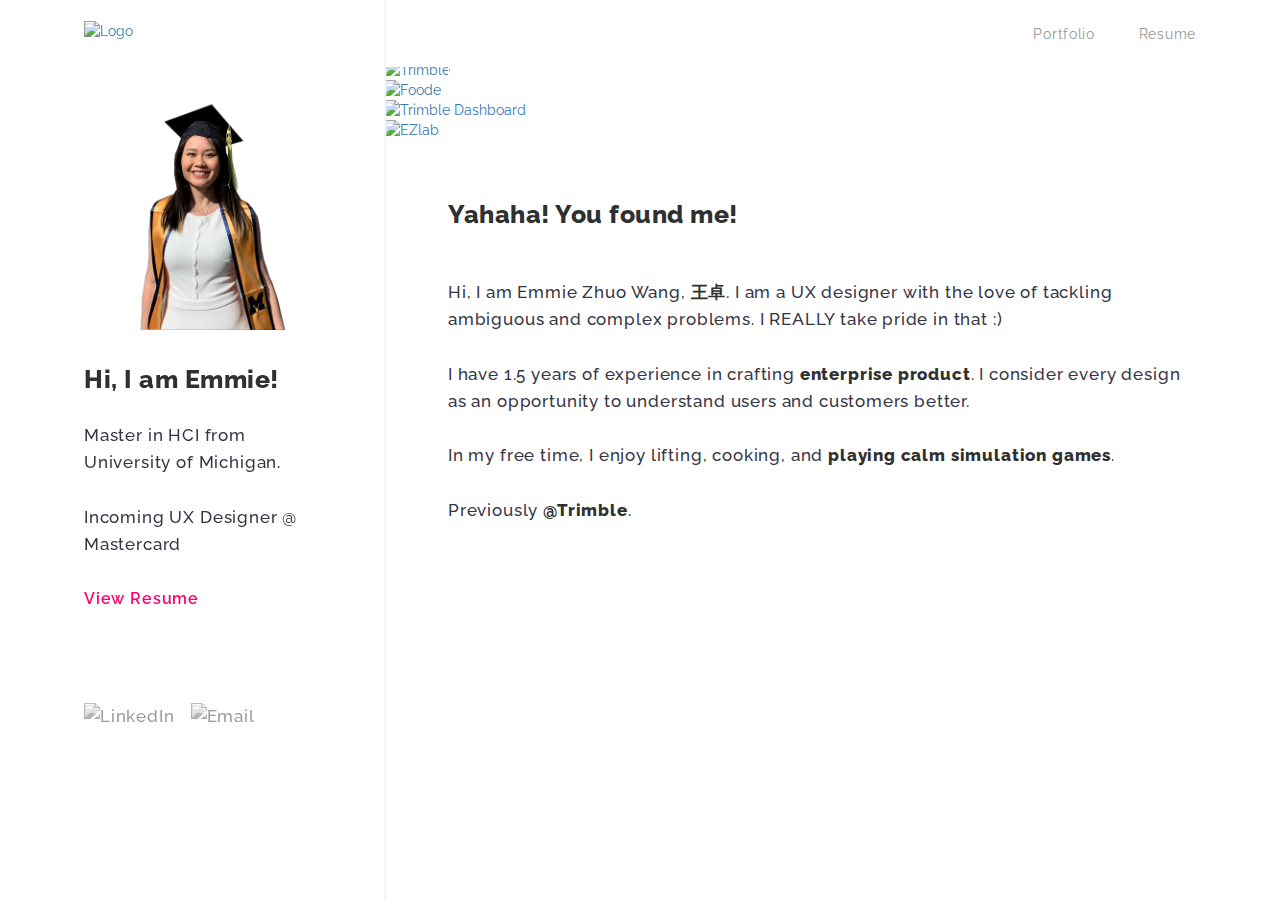
==== index.html @ 41b85072 "add resume" ====
<!DOCTYPE html>
<html lang="en">
  <head>
    <meta charset="utf-8">
    <title>Emmie!</title>

<!--Bootstrap-->
    <link rel="stylesheet" href="https://maxcdn.bootstrapcdn.com/bootstrap/3.3.7/css/bootstrap.min.css" integrity="sha384-BVYiiSIFeK1dGmJRAkycuHAHRg32OmUcww7on3RYdg4Va+PmSTsz/K68vbdEjh4u" crossorigin="anonymous">
<!--Jquery-->
    <script src ="https://code.jquery.com/jquery-latest.min.js"></script> 
      
<!--Google icons-->
    <link href="https://fonts.googleapis.com/icon?family=Material+Icons"
      rel="stylesheet">
    <link href="https://afeld.github.io/emoji-css/emoji.css" rel="stylesheet">
      
<!--Google fonts-->
    <link href="https://fonts.googleapis.com/css?family=Raleway:400,400i,500,600,700,800&display=swap" rel="stylesheet">

    <link rel='shortcut icon' href='assets/favicon.ico' type='image/x-icon'/>
    <link rel = "stylesheet" href= "css/mystyle.css">
    <meta name="viewport" content="width=device-width, initial-scale=1.0">    
  </head>
    
  <body>
    <nav class="nav-down">
        <a href="index.html" class="logo">
            <img class="logo-img" src="assets/Logo.png" alt="Logo">
        </a>
        <ul>
            <li><a class='menu' href="index.html">Portfolio</a></li>
            <!-- <li><a class='menu' href="projects/about-me.html">About Me</a></li> -->
            <li><a class='menu' href="https://drive.google.com/file/d/1pUAcOC6pSC4BiPWPCZZtvgQuYjMoNlqh/view?usp=sharing" target="_blank">Resume</a></li>
        </ul>
    </nav>  
      
    <div class="sidebar profile-sidebar">
        <a class="logo" href="index.html">
            <img class="logo-img" src="assets/Logo.png" alt="Logo">
        </a>
        <div id="profile">
            <img id="profile-pic" src="assets/About/profilepic.png" alt="My Picture">
            <h2>Hi, I am Emmie!</h2>
          <p>
            Master in HCI from University of Michigan.
            <br><br>
            Incoming UX Designer @ Mastercard
            <br><br>

            <a id="contact-btn" href="resume.html">View Resume</a>

            </p>
            <br><br>
            <div id="social">
                <ul>
                    <li><a href="https://www.linkedin.com/in/emmiezw/" target="_blank"><img class="social" src="assets/linkedin.png" alt="LinkedIn" id="linkedin-icon"></a></li>
                    <li><a href="mailto:emmiezw@umich.edu" target="_blank"><img class="social" src="assets/email.png" alt="Email"></a></li>
                </ul>
            </div>
        </div>

    </div>
   
<!-- Works -->
    <div class="space30px"></div> 
    <div class="space30px"></div> 
    <div id="works">
        <a href="projects/trimble.html">
            <img class="ui" src="assets/covers/trimble-rtu-cover.jpg" alt="Trimble" style="width:100%;">
            <div class="top-left project-number">#001</div>
            <div class="bottom-left">
                <h2 style="margin-bottom:10px;color:white">Trimble - Hardware Installation and Management</h2>
                <div>
                        <span class="label">Android & Web</span>
                        <span class="label">New Feature Design</span>
                        <span class="label">4 Months</span>
                </div>
        </div>
        </a>
    </div>

    <div id="works">
        <a href="projects/foode.html">
            <img class="ui" src="assets/covers/foode-cover.jpg" alt="Foode" style="width:100%;">
            <div class="top-left project-number">#002</div>
            <div class="bottom-left">
                <h2 style="margin-bottom:10px;color:white">Food-e: Be a Food Critic and Earn Rewards</h2>
                <div>
                        <span class="label">Master Program Capstone Project</span>
                        <span class="label">Agile Software Development</span>
                        <span class="label">4 Months</span>
                </div>
            </div>
        </a>
    </div>


    <div id="works">
            <a href="projects/trimbledashboard.html">
                <img class="ui" src="assets/covers/trimble-dashboard-cover.jpg" alt="Trimble Dashboard" style="width:100%;">
                <div class="top-left project-number">#003</div>
                <div class="bottom-left">
                    <h2 style="margin-bottom:10px;color:white">Trimble - Dashboard Redesign</h2>
                    <div>
                            <span class="label">SaaS Enterprise Product</span>
                            <span class="label">Data Visualization</span>
                            <span class="label">User Flow</span>
                            <span class="label">2 Months</span>
                    </div>
                </div>
            </a>
        </div>

    
    <div id="works">
        <a href="projects/ezlab.html">
            <img class="ui" src="assets/covers/ezlab-cover.jpg" alt="EZlab" style="width:100%;">
            <div class="top-left project-number">#003</div>
            <div class="bottom-left">
                <h2 style="margin-bottom:10px;color:white">EZLab: Easy Experiment Participants Recruiting</h2>
                <div>
                        <span class="label">Individual Project</span>
                        <span class="label">1 Month</span>
                </div>
            </div>
        </a>
    </div>

    <!-- <div id="works">
        <a href="projects/Shadoji.html">
            <img class="ui" src="assets/covers/Shadoji Cover.jpg" alt="Shadoji" style="width:100%;">
            <div class="top-left project-number">#004</div>
            <div class="bottom-left">
                <h2 style="margin-bottom:10px">Shadoji</h2>
                <div>
                    <span class="label">Hardware</span>
                    <span class="label">Mobile</span>
                    <span class="label">CHI Student Design Competition Top 10%</span>
                </div>
                <h4 style="margin-top:15px;">Solving Ambiguous and Complex Problem for a Cross-Platform Enterprise Product</h4>
            </div>
        </a>
    </div>

    <div id="works">
        <a href="projects/vizen.html">
            <img class="ui" src="assets/covers/Vizen Cover.jpg" alt="Vizen" style="width:100%;">
            <div class="top-left project-number">#005</div>
            <div class="bottom-left">
                <h2 style="margin-bottom:10px">Vizen Marketing Photo Album</h2>
                <div>
                    <span class="label">360° Photos</span>
                    <span class="label">VR Environment Design</span>
                    <span class="label">Minimun Viable Product</span>
                </div>
                <h4 style="margin-top:15px;">VR Album with light-weight games to engage potential customers and better present over ten thousand 360° photos and 3D models in Vizen's database</h4>
            </div>
        </a>
    </div>

    <div id="works">
        <a href="projects/gamedayvr.html">
            <img class="ui" src="assets/covers/Vizen Cover.jpg" alt="Gameday VR" style="width:100%;">
            <div class="top-left project-number">#006</div>
            <div class="bottom-left">
                <h2 style="margin-bottom:10px">Gameday VR</h2>
                <div>
                    <span class="label">360° VR</span>
                    <span class="label">Minimum Viable Product</span>
                    <span class="label">Usability Testing</span>
                </div>
                <h4 style="margin-top:15px;">26 sessions of usability testing to create a user-centered 360° Sporting Experience for teenage patients at C.S Motts Children's Hospital</h4>
            </div>
        </a>
    </div> -->

    <div id='works'>
    <!-- <hr> -->
    <h2 style="padding:32px 32px 15px 64px">Yahaha! You found me!</h2>
        <p style="padding:0px 0px 15px 64px">Hi, I am Emmie Zhuo Wang, <b>王卓</b>. I am a UX designer with the love of tackling ambiguous and complex problems. I REALLY take pride in that :)
            <br><br>
            I have 1.5 years of experience in crafting <b>enterprise product</b>. I consider every design as an opportunity to understand users and customers better. 
            <br><br>
            In my free time, I enjoy lifting, cooking, and <b>playing calm simulation games</b>.
            <br><br>
            Previously <b>@Trimble</b>.</p>
    </div>

        
<!--        <div id='bottom-space'></div>-->

<!-- <footer style="background-color:#363546"><br><br><br><br></footer> -->
 

    
<!--JS-->
    <script src ="js/myscript.js"></script>
    <!--Typed-->
    <script src="js/typed.js"></script> 
      
    <script type="text/javascript" src="https://maxcdn.bootstrapcdn.com/bootstrap/3.3.7/js/bootstrap.min.js"></script>
<!--Google Analytics-->
    <!-- <script>
      (function(i,s,o,g,r,a,m){i['GoogleAnalyticsObject']=r;i[r]=i[r]||function(){
      (i[r].q=i[r].q||[]).push(arguments)},i[r].l=1*new Date();a=s.createElement(o),
      m=s.getElementsByTagName(o)[0];a.async=1;a.src=g;m.parentNode.insertBefore(a,m)
      })(window,document,'script','https://www.google-analytics.com/analytics.js','ga');

      ga('create', 'UA-91244637-1', 'auto');
      ga('send', 'pageview');

    </script> -->
      
  </body>
</html>
---- css/mystyle.css ----
* {
    font-family: 'Raleway', sans-serif;
}

a, nav li, .logo {
    cursor: pointer;
    cursor: hand;
}

/* buttons */
#contact-btn {
    width: 80%;
    margin: 32px 0px 32px 0px;
    /* -webkit-transition: all 200ms ease;
    transition: all 200ms ease; */
    font-size: 16px;
    font-weight:600;
    color: #FF0071;
    /* line-height: inherit; */
    cursor: pointer;
    }

/*Project Images*/
.bottom-left{
    position: absolute;
    bottom: 64px;
    left: 64px;
    width:70%;
    /* margin-bottom: 40px; */
    }

.top-left{
    position: absolute;
    top: 32px;
    left: 64px;
    width:70%;
    }

.project-number{
    color:white;
    font-size:15px;
    }
/*DIVs*/

body{
    background-color: #ffffff;
    -webkit-font-smoothing:
	antialiased;
	text-rendering:
	optimizeLegibility;
}

#works{
    background-color: #ffffff;
    position: relative;
}

#about-me{
    position: relative;
    display: block;
    background-color:#363546
}

#about-me p{
    color:white;
    margin: 32px 0px 32px 0px;
    max-width: 90%;
}



.sidebar {
    top: 0;
    padding-top: 20px;
    padding-bottom: 20px;
}

#intro-pic {
    margin: auto;
}

#tags {
  margin-bottom: 25px;
}
/*

#back-home {
  position: fixed;
  bottom: 20px;
}
*/

/*previous and next project*/

.jump {
    position: flex;
    padding-right: 10%;
    margin-bottom: 50px;
    margin-top: 30px;
}

.next{
    float: right;
    margin-right: 10%;
    display: inline-block;
}

.previous{
    float: left;
    display: inline-block;
}



/* animation*/
.nav-up {
  top: -70px; 
}

.hidden { 
/*
  -webkit-transition: opacity 0.3s;
    -moz-transition: opacity 0.3s;
    -o-transition: opacity 0.3s;
    transition: opacity 0.3s;
  opacity: 0; 
*/
  opacity: 0;
    -webkit-animation-name: fadeOut;
-webkit-animation-duration: .8s;
animation-name: fadeOut;
animation-duration: .8s;
}


.shown {
/*
  opacity: 1;
  -webkit-transition: opacity 0.3s;
    -moz-transition: opacity 0.3s;
    -o-transition: opacity 0.3s;
    transition: opacity 0.3s;
*/
  -webkit-animation-name: fadeIn;
-webkit-animation-duration: 1s;
animation-name: fadeIn;
animation-duration: 1s;
}

/*labels*/
.label {
    font-weight: 400;
    height: 25px;
    font-size: 13px;
    background-color: hsla(0, 0%, 100%, 0.2);
    color:white;
    margin: 0px 8px 2px 0px;
    padding: 5px 7px;
    border: 1px solid white;
}

.label-inside{
    font-weight: 400;
    height: 25px;
    font-size: 13px;
    background-color:  #FFE5F0;
    color:#FF0071;
    margin: 0px 8px 2px 0px;
    padding: 5px 7px;
    border-radius: 4px;
    border: 1px solid #FFB6D6; 
}
/*progress bar*/
progress {
    bottom: -6px;
    right: -5px;
    padding: 0px;
    position: absolute;
    
    -webkit-transform: rotate(90deg); /* Chrome, Safari, Opera */
    transform: rotate(90deg);
    transform-origin: 100% 0%;
    width: 100vh;
    height: 6px;
    background-color: #E3E3E3 !important;
    color: #F15A95 !important;
    border: none;
}

progress::-webkit-progress-bar {
  background-color: transparent;
}

progress::-webkit-progress-value {
  background-color: #F15A95;
}

progress::-moz-progress-bar {
  background-color: #F15A95;
}


/*Spaces*/

#bottom-space {
    padding-bottom: 100px;
}

.space500px {
    padding-bottom: 700px;
}

.space15px {
    padding-bottom: 15px;
}

.space10px {
    padding-bottom: 10px;
}

.space30px {
    padding-bottom: 30px;
}

.space5px{
    padding-bottom: 5px;
}

/*Media Queries*/


/*Layout for big desktop >1922px*/
@media (min-width: 1922px) {
    
    #home-space {
        height: 498px;
        display: block;
    }
    
    #profile {
        width: 20%;
    }
    
    #profile p {
        margin-top: 25px;
        width: 80%;
    }
    
    #profile-pic {
        width:80%;
        display:block;
        /* margin:24px; */
    }

    .project-img-long {
        max-width: 148%;
/*        padding-right: 10%;*/
    }
    
    .project-img-med {
        width: 626px;
    }
    
    .project-vid-long {
        /* width: 1000px;
        float: right;
        padding-left: 100px;
        padding-right: 4%;
        display: block;
        margin: auto; */
        /* padding-right: 70px; */
        /* overflow: hidden; */
        width: 1000px;
        display: block;
        margin: auto;
        padding-right: 4%;
        overflow: hidden;
    }
    
    .sidebar {
        padding-left: 7%;
        padding-right: 50px;
    }
    
    
    footer{
    padding-left: 150px; 
    }
    
}


/*Layouts for 1024-1921*/
@media (min-width: 1024px) and (max-width:1921px) {

    #home-space {
        height: 498px;
        display: block;
    }
    
    #profile p {
        margin-top: 25px;
        width: 73%;
    }

    #profile {
        top: 10%;
        display: block;
        position: fixed;
        max-width: 300px;
        width: 27%;
    }
    
    .sidebar {
        position: fixed;
        height: 100%;
        width: 30%;
        display: inline-block;
    }
    
    #works {
        left: 30%;
        position: relative;
        display: block;
        width: 70%;
    }
    
    nav {
        z-index: 3;
    }

    
    #profile h2 {
        margin-top: 32px;
    }
    
    .project-img-med {
        width: 626px;
    }
    
    .project-img-long {
        max-width: 148%;
       /* padding-right: 10%; */
    }
    
    
    .project-vid-long {
        width: 960px;
        float: right;
        padding-left: 100px;
        padding-right: 4%;
    }

    .project-vid-mid{
        width: 100%;
        display: block;
        margin: auto;
        padding-right: 4%;
        overflow: hidden;
    }
    
    footer{
    padding-left: 100px;
    }
}


/*Layout for desktop and above >1024*/
@media (min-width: 1024px) {
    #profile {
        top: 10%;
        display: block;
        position: fixed;
    }
    
    .sidebar {
        position: fixed;
        height: 100%;
        width: 30%;
        display: inline-block;
    }
    
    #works {
        left: 30%;
        position: relative;
        display: block;
        width: 70%;
    }
    
    nav {
        z-index: 3;
    }
    
    
    #profile h2 {
        margin-top: 32px;
    }
    
    .project-img-med {
        width: 90%;
    }
}


/*Illustrations*/

/*Layouts for big desktop >1400*/
@media (min-width: 1500px) {
    .illustration {
        display: none;
    }
    
    #home-space {
        display: none;
    }
}


/*Layouts for tablet to desktop 768 - 1400*/
@media (min-width: 768px) and (max-width:1500px) {
    #home-space {
        height: 498px;
        display: block;
    }
    
    #me {
        width: 358.39px;
        top: 140px;
        left: 241.906px;
/*        left: 27%;*/
    }
    
    #data {
        width: 95.55px;
        top: 140px;
        left: 134.4px;
    }
    
    #pingpong {
        width: 89.59px;
        top: 370px;
        left: 161.28px;
    }
    
    #code {
        width: 90.55px;
        top: 134px;
/*        left: 67%;*/
        left: 600.312px;
    }
    
    #world {
        width: 89.59px;
        top: 369px;
/*        left: 64.5%;*/
        left: 577.906px;
    }
    
    footer{
    padding-left: 100px;
    }
}

@media (max-width: 767px){
    .illustration {
        display: none;
    }
    
    #home-space {
        display: none;
    }
}


/*Layout for tablet or small desktop*/
@media (min-width: 480px) and (max-width:1023px) {
    #profile {
        display: block;
        position: relative;
        padding-left: 0px;
    }
    
    .sidebar {
        position: relative;
        width: 100%;
        display: inline-block;
        height: 100%;
        padding-left: 100px;
        padding-right: 50px;
    }
    
    #works {
        position: relative;
        display: block;
        width: 100%;
    }
    
    nav {
        z-index: 6;
    }   
    
    
    footer {
    margin-left: 84px;
    }
    
    .project-sum{
        display: none;
    }
    
    
    #profile p {
        margin-top: 25px;
        max-width: 60%;
    }
    
    #profile h2 {
    margin-top: 32px;
    }
    
    progress {
    display: none;
    }
    
    .project-img-long {
    width: 100%;
    }
    
    .project-img-med {
        width: 626px;
    }

    .project-vid-mid{
        width: 100%;
        display: block;
        margin: auto;
        padding-right: 4%;
        overflow: hidden;
    }
    
    .project-vid-long {
    width: 100vw;
    float: right;
    padding-left: 100px;
    display: block;
    margin: auto;
    /* padding-right: 70px; */
    overflow: hidden;
    }
    
    #intro-pic {
        display: none;
    }
    
}

@media (min-width:480px) and (max-width:1921px) {
    .sidebar {
        padding-left: 84px;
        padding-right: 50px;
    }
}


/*Typography and Layout for non-mobile*/

@media (min-width:480px) {
    
    .menu {
    font-size: 14px;
    margin: 0px 20px 0px 20px;
    letter-spacing: .7px;
    }   
    
    nav .logo {
    margin-top: 20px;
    margin-left: 84px;
    }
    
    
    #intro-content {
        width: 90%;
    }
    
    footer{
    margin-top: 60px;
    padding-bottom: 30px;
    }
    
    hr {
        margin-top: 30px;
        margin-bottom: 60px;
    }
    
    h1{
    font-size: 40px;
    font-weight:800;
    line-height: 1.375;
    letter-spacing: .4px;
    margin-top: 30px;
    margin-bottom: 35px;
    max-width: 90%;
    }

    h3{
    font-size: 15px;
    letter-spacing: 1.3px;
    margin-top: 40px;
    }
    
    h2{
        font-size: 25px;
        letter-spacing: .5px;
        line-height: 1.4;
        max-width: 90%;
        color: #303030;
        font-weight: 800;
        margin-top: 25px;
        margin-bottom: 25px;
    }
    
    
    h3.project-number {
        margin-bottom: -15px; 
    }
    

    p, li{
    font-size: 17px;
    line-height: 1.6;
    letter-spacing: .83px;
    }

    #works p {
    margin: 32px 0px 32px 0px;
    max-width: 90%;
    }
    

    h4 {
    font-size: 13px;
    line-height: 1.39;
    letter-spacing: 0.7px;
    margin: 30px 0px 30px 0px;
    }
    
    .project h4 {
        margin-top: 15px;
        max-width: 90%;
/*        color: #959595;*/
    }

    .project-sum h4 {
        margin-bottom: 60px;
    }
    
/*
    .indent {
    transform: translateX(20px);
    }
*/


    .details {
    /*pink links*/
    font-size: 14px;
    margin: 25px 0px 25px 0px;
    letter-spacing: .62px;
    }
    
    
    
    
    /*images in non-mobile*/
    .logo-img {
        width: 22px;
        height: 23px;
    }  
    
    #profile-pic {
        width:80%;
        display: block;
        /* margin: 24px;    */
    }

    .social {
        width: 25px;
        height: 25spx;
    }
    
    #social ul {
        /*social icons in non-mobile*/
        margin-top: 40px;
        margin-bottom: 40px;
        padding: 0;
    }
    
    /*Project Images*/

    .ui {
        display: block;
        margin: 0px auto 0px auto;
        width:100%;
        -webkit-transition: all 200ms ease-in;
        -webkit-transform: scale(1); 
        -ms-transition: all 200ms ease-in;
        -ms-transform: scale(1); 
        -moz-transition: all 200ms ease-in;
        -moz-transform: scale(1);
        transition: all 200ms ease-in;
    }
    
    .ui-short{
        height: 300px;
        margin-top: 40px;
    }
    
    .ui:hover{
        -webkit-transition: all 200ms ease-in;
        -webkit-transform: scale(1.015); 
        -ms-transition: all 200ms ease-in;
        -ms-transform: scale(1.015); 
        -moz-transition: all 200ms ease-in;
        -moz-transform: scale(1.015);
        transition: all 200ms ease-in;
    }
    
    .project-ui-div {
        display: block;
        width: 90%;
    }
    
    #my-pic {
        width: 500px;
    }
}


/*Layout and typography for mobile*/

@media (max-width: 480px) {
    .space500px {
    padding-bottom: 0px;
    }
    
    .illustration {
        display: none;
    }
    
    nav {
        z-index: 6;
    }  
    
    .menu {
        font-size: 12px;
        margin: 10px;
        letter-spacing: .7px;
    }   
    
    .dropdown-menu>li>a {
        font-size: 12px;
        letter-spacing: .7px;
    }
    
    
    nav .logo {
        margin-left: 8%;
        margin-top: 23px;
    }
    
    .sidebar {
        padding-left: 8%;
        padding-right: 8%;
    }
    
    .project-sum{
        display: none;
    }
    
    footer {
        padding-left: 8%;
        margin-top: 30px;
        padding-bottom: 20px;
    }
    
    hr {
        margin-bottom: 60px;
    }
    
    h1{
        font-size: 40px;
        font-weight:800;
        line-height: 1.2;
        letter-spacing: .7px;
        margin-top: 30px;
        margin-bottom: 35px;
    }
    
    h2{
        font-size: 16px;
        letter-spacing: 1.3px;
        line-height: 1.19;
        max-width: 90%;
        font-weight: 800;
        color: #252525;
    }

    h3{
        font-size: 13px;
        letter-spacing: 1.3px;
        margin-top: 20px;
    }
    
    #profile h2 {
        margin-top: 32px;
    }

    p, li{
        font-size: 14px;
        line-height: 1.43;
        letter-spacing: .75px;
        margin: 15px 0px 15px 0px;
    }


    h4 {
        /*project tags*/
        font-size: 10px;
        line-height: 1.4;
        letter-spacing: 0.7px;
        margin: 30px 0px 30px 0px;
        max-width: 80%;
    }


    .details {
        /*pink links*/
        font-size: 12px;
        margin: 25px 0px 25px 0px;
        letter-spacing: .62px;
    }
    
    
    /*images in mobile*/
    .logo-img {
        width: 15px;
        height: 16px;
    }   

    .social {
        width: 20px;
        height: 20px;
        z-index: 4;
    }
    
    #social ul {
    /*social icons in mobile*/
        margin-top: 30px;
        margin-bottom: 30px;
        padding: 0px;
        margin-left: 0px;
    }
    
    progress {
        display: none;
    }
    
    
    .ui {
        display: block;
        margin: 0px auto 0px auto;
        width: 50%;
    }
    
    .project-img-long {
        width: 100%;
    }
    
    .project-img-med {
        width: 100%;
    }
    
    .project-vid-long {
        width: 100vw;
        float: right;
        padding-left: 60px;
        display: block;
        margin: auto;
        /* padding-right: 70px; */
        overflow: hidden;
    }
    
    #profile-pic {
        width: 80%;
        display: block;
        /* margin: 24px; */
    }
    
    #my-pic {
        width: 85%;
    }
}



/*Nav Menu*/
nav{
    padding-top: 0px;
    padding-bottom: 10px;
    padding-right: 5%;
    background-color: #ffffff;
    display: flex;
    justify-content: space-between;
    position: fixed;
    top: 0;
    transition: top 0.3s ease-in-out;
    width: 100%;
}


.border{
    border-bottom: #e1e1e1 solid thin;
}

.menu {
    font-weight: 400;
    color: #959595;
}

.menu.current {
    color: #303030;
}

nav ul {
    margin-top: 20px;
    margin-bottom: 0px;
}

nav ul li {
    display: inline-block;
}

nav ul li ul li {
    font-size: 14px;
}

a {
    text-decoration: none !important;
}


nav>ul>li>a:hover{
    text-decoration: none;
    border-bottom: 2px #303030 solid;
    text-decoration: none;
    color: #303030;
    padding-bottom: 1px;
}

.dropdown-menu {
    padding-top: 14px;
    margin-top: 12px;
}

.dropdown-menu>li>a {
    color: #959595;
}

.dropdown-menu>li>a:hover {
    background-color: #fff;
    color: #F15A95; 
}

.dropdown-menu>li>a.current-proj {
    color: #303030;
}

.dropdown-menu>li>a.current-proj:hover {
    color: #303030;
}


/*Sidebar*/

.sidebar.project-sidebar {
    background: #ffffff;
    z-index: 0;
    display: block;
    -moz-transition: all 0.2s ease-out;  /* FF4+ */
    -o-transition: all 0.2s ease-out;  /* Opera 10.5+ */
    -webkit-transition: all 0.2s ease-out;  /* Saf3.2+, Chrome */
    -ms-transition: all 0.2s ease-out;  /* IE10? */
    transition: all 0.2s ease-out; 
}

.sidebar.profile-sidebar {
    background: #ffffff;
    -moz-box-shadow: 1px 1px 1px 1px #f6f6f6;
    -webkit-box-shadow:1px 1px 1px 1px #f6f6f6;
    z-index: 4;
}



/*Divider Lines*/
hr {
    border-top:1px dashed #DADADA;
    height: 0;
}



/*Footer*/

footer{
    font-size: 12px;
    font-weight: 500;
    color: #525252;
    letter-spacing: 0.41px;
    position: relative;
}

/*Typography for All Screensizes*/

h1{
    color: #484848;
    font-weight:800;
    z-index: 2;
}

h2 a {
    color: #252525;
}

h2 a:hover{
    color: #FF0071;
    text-decoration: none;
}



h3{
    font-weight: 500; 
    text-transform: uppercase;
    color: #FF0071;
    z-index: 2;
}

.introduction-container{
    display: flex;
}

.introduction{
    -webkit-flex: 1;  /* Safari 6.1+ */
    -ms-flex: 1;  /* IE 10 */  
    flex: 1;
}

.project-details h3 {
    color: #FF0071;
}

h3.project-number {
    color: #252525;
}


p, li {
    font-weight: 500;
    color: #363546;
    z-index: 2;
}

li {
    margin-bottom: 10px;
}

ul {
    list-style-type: circle;
}

p b {
    font-weight: 800;
    color: #303030;
}

li b {
    font-weight: 800;
    color: #303030;
}

p a {
    color:  #0067FE;
    font-weight: 500;
}

p a:hover {
    color:  #FF0071;
    border-bottom: 2px #FF0071 solid;
}

p.intro-text {
    display: inline;
    font-weight: 400;
}

#intro p b{
    font-weight: 700;
}


h4 {
    /*project keywords*/
    font-weight: 400;
/*    color: #707070;*/
    color: #959595;
    z-index: 2;
}


h5 {
    /*project titles in each proj page*/
    color: #252525;
    z-index: 0;
    font-weight: 800;
    font-size: 15px;
    line-height: 1.2;
    margin-top: 90px;
    margin-bottom: 25px;
    display: block;
}

.anchor {
  display: block; 
  color: #DBDBDB;
  font-size: 13px;
  line-height: 2;
}

.anchor:hover{
  color: #FF0071;
}
    
.active {
  color: #FF0071;
  font-weight: 500;
}

.secondary {
    color: #999;
}

.pink {
    color: #FF0071;
}

a .details:visited { 
    color: #484848;
}


.details {
    /*pink links*/
    font-weight: 400;
    color: #FF0071;
    text-transform: uppercase;
    z-index: 2;
    border-bottom: none;
}

.details:hover {
    border-bottom: 2px #FF0071 solid;
    text-decoration: none;
    color: #FF0071;
    padding-bottom: 1px;
}


ul {
    list-style-type: none;
}

.text-list {
    list-style-type: circle;
}

.material-icons {
/*google icons*/
    font-size: 20px;
    color: #78BAFF;
}

.inline {
    display: inline-block;
}

.em {
    font-size: 14px;
    margin-right: 5px;
}

#schools {
    -webkit-filter: grayscale(20%); /* Safari 6.0 - 9.0 */
    filter: grayscale(20%);
/*
    -webkit-transition: .3s ease-in-out;
    -moz-transition: .3s ease-in-out; 
    -o-transition: .3s ease-in-out;
*/
}


/*
#schools:hover {
    -webkit-filter: grayscale(0%);  
    filter: grayscale(0%);
    -webkit-transition: .3s ease-in-out;
    -moz-transition: .3s ease-in-out; 
    -o-transition: .3s ease-in-out;
}
*/


/*Social Icons*/
#social ul li {
    display: inline;
    margin-right: 12px;
}


.social:hover {
  filter: grayscale(0%);
  -webkit-filter: grayscale(0%);
  -webkit-transition: .2s ease-in-out;
  -moz-filter: grayscale(0%);
  -moz-transition: .2s ease-in-out;
  -o-filter: grayscale(0%);
  -o-transition: .2s ease-in-out;
} 

.social {
  filter: grayscale(100%) opacity(70%);
  -webkit-filter: grayscale(100%) opacity(70%);
  -webkit-transition: .2s ease-in-out;
  -moz-filter: grayscale(100%) opacity(70%); 
  -moz-transition: .2s ease-in-out;
  -o-filter: grayscale(100%) opacity(70%); 
  -o-transition: .2s ease-in-out;
}


/*Images*/
.project-img-div-long {
    width: 100%;
    margin: 40px 0px 10px 0px;
    z-index: 5;
    overflow: visible;
    direction: rtl;
    background-color: #ffffff;
}

.project-img-div-med {
    width: 100%;
    margin: 40px 0px 10px 0px;
    z-index: 5;
    background-color: #ffffff;
}

.project-img-div-logo{
    width:50%;
    margin: 0px 0px 10px 0px;
}

.project-vid-div-long {
    width: 100vw;
    float: right;
}

.logo-img:hover {
        -webkit-transition: all 200ms ease-in;
        -webkit-transform: scale(1.2); 
        -ms-transition: all 200ms ease-in;
        -ms-transform: scale(1.2); 
        -moz-transition: all 200ms ease-in;
        -moz-transform: scale(1.2);
        transition: all 200ms ease-in;
}

.logo-img {
    -webkit-transition: all 200ms ease-in;
        -webkit-transform: scale(1); 
        -ms-transition: all 200ms ease-in;
        -ms-transform: scale(1); 
        -moz-transition: all 200ms ease-in;
        -moz-transform: scale(1);
        transition: all 200ms ease-in;
}


.project-vid-small {
    width: 600px;
    display: block;
    margin: auto;
    padding-right: 70px;
    overflow: hidden;
    
}

.project-vid-half {
    width: 300px;
    display: block;
    margin: auto;
    overflow: hidden;
    
}


/*Home Illustrations*/

.illustration {
    position: absolute;
}

.illustration:hover {
        -webkit-transform: rotateZ(2.5deg);
        -ms-transform: rotateZ(2.5deg);
        transform: rotateZ(2.5deg);
}




/*

Typed and Blinking Cursor
.typed-cursor{
    opacity: 1;
    font-weight: 500;
    color: #E3518A;
    -webkit-animation: blink 0.7s infinite;
    -moz-animation: blink 0.7s infinite;
    animation: blink 0.7s infinite;
}
@keyframes blink{
    0% { opacity:1; }
    50% { opacity:0; }
    100% { opacity:1; }
}
@-webkit-keyframes blink{
    0% { opacity:1; }
    50% { opacity:0; }
    100% { opacity:1; }
}
@-moz-keyframes blink{
    0% { opacity:1; }
    50% { opacity:0; }
    100% { opacity:1; }
}
p.sentence1 {
    font-weight: 500;
    color: #E3518A;
}
*/






/*
.arrow-down {
    -webkit-transform: rotate(90deg);  Chrome, Safari, Opera 
    transform: rotate(90deg);
    display: inline-block;
}
*/
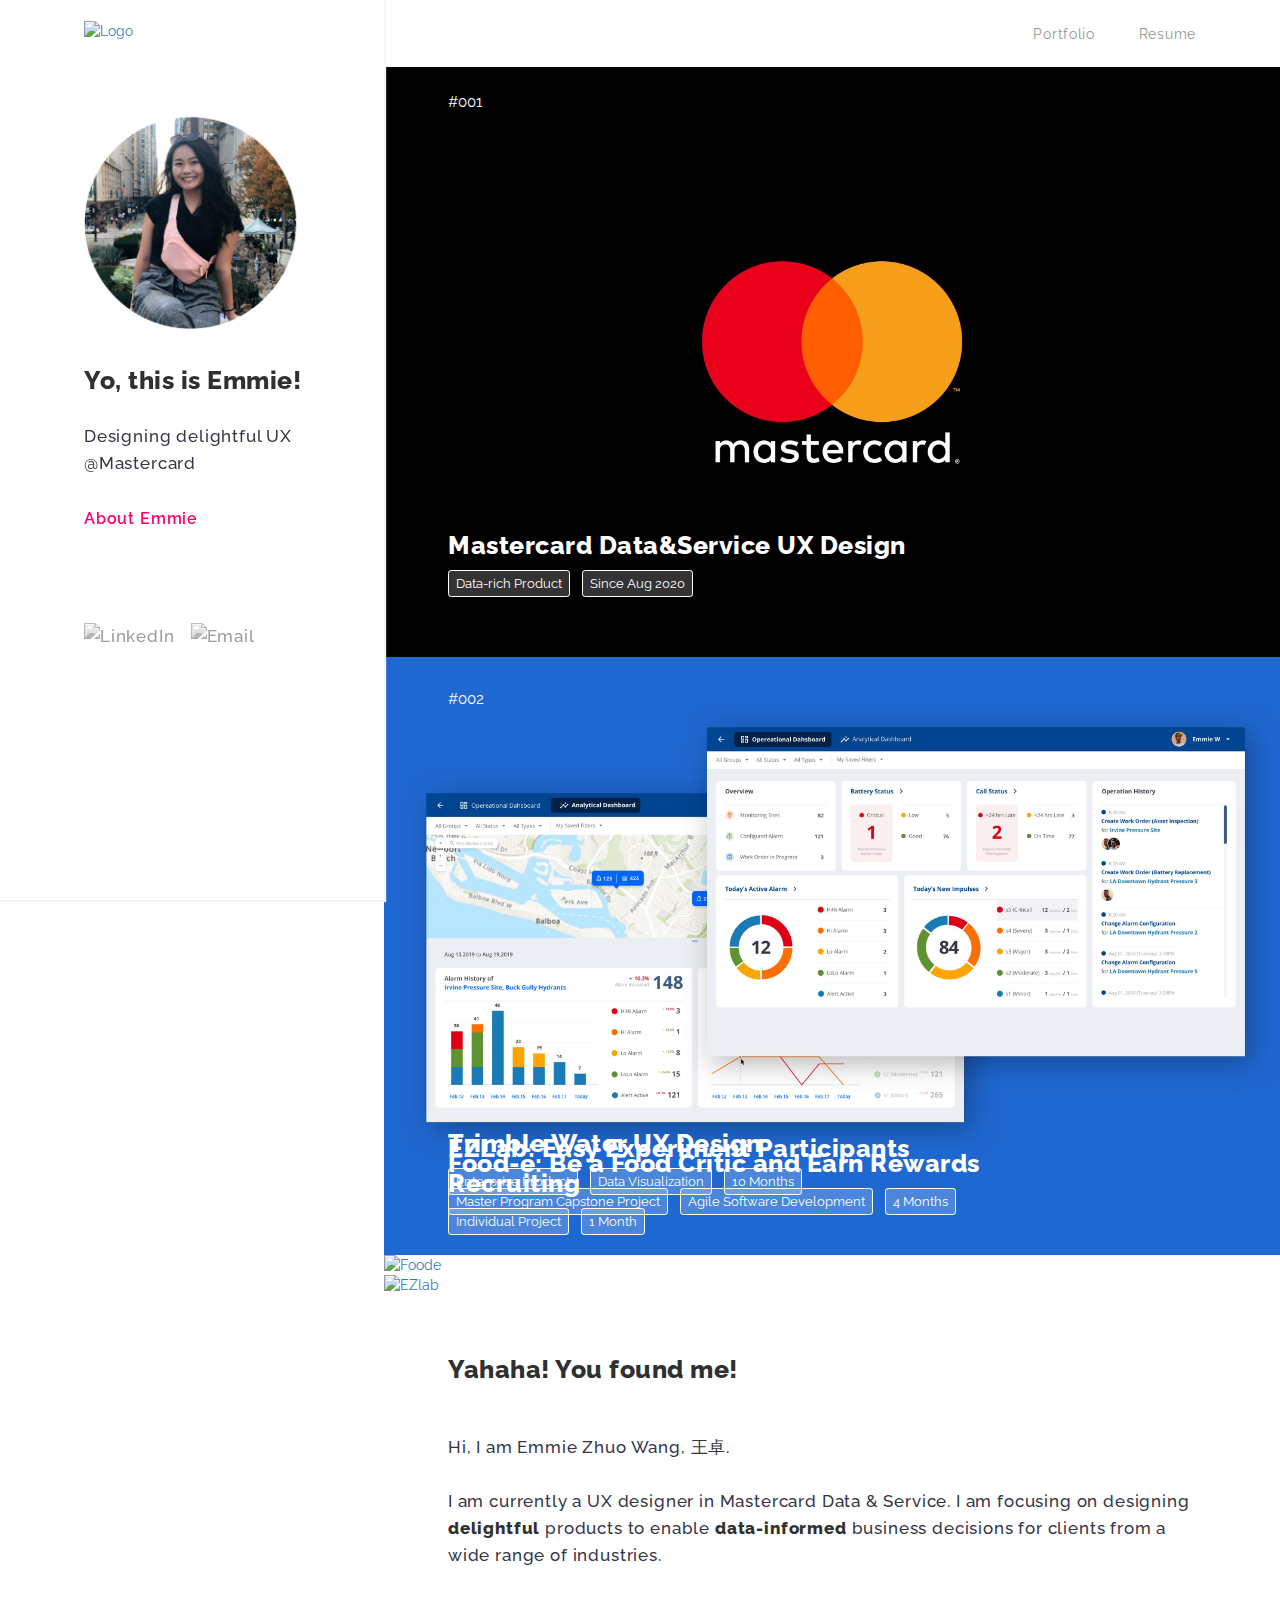
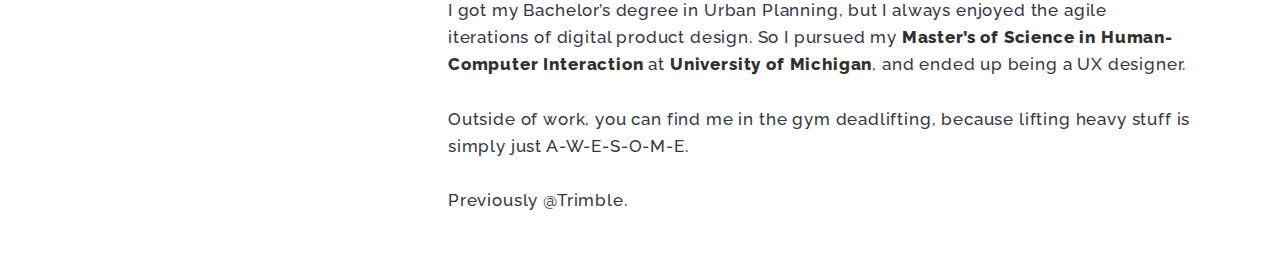
==== commit fb149e04: "update names" ====
--- a/index.html
+++ b/index.html
@@ -20,6 +20,7 @@
     <link rel='shortcut icon' href='assets/favicon.ico' type='image/x-icon'/>
     <link rel = "stylesheet" href= "css/mystyle.css">
     <meta name="viewport" content="width=device-width, initial-scale=1.0">    
+    <meta prefix="og: http://ogp.me/ns#" property="og:image" content="assets/About/profilepic.png" />
   </head>
     
   <body>
@@ -40,21 +41,21 @@
         </a>
         <div id="profile">
             <img id="profile-pic" src="assets/About/profilepic.png" alt="My Picture">
-            <h2>Hi, I am Emmie!</h2>
+            <h2>Yo, this is Emmie!</h2>
           <p>
-            Master in HCI from University of Michigan.
-            <br><br>
-            Incoming UX Designer @ Mastercard
+            Designing delightful UX
+            <br>
+            @Mastercard
             <br><br>
 
-            <a id="contact-btn" href="resume.html">View Resume</a>
+            <a id="contact-btn" href="resume.html">About Emmie</a>
 
             </p>
             <br><br>
             <div id="social">
                 <ul>
                     <li><a href="https://www.linkedin.com/in/emmiezw/" target="_blank"><img class="social" src="assets/linkedin.png" alt="LinkedIn" id="linkedin-icon"></a></li>
-                    <li><a href="mailto:emmiezw@umich.edu" target="_blank"><img class="social" src="assets/email.png" alt="Email"></a></li>
+                    <li><a href="mailto:emmiezw@gmail.com" target="_blank"><img class="social" src="assets/email.png" alt="Email"></a></li>
                 </ul>
             </div>
         </div>
@@ -64,25 +65,40 @@
 <!-- Works -->
     <div class="space30px"></div> 
     <div class="space30px"></div> 
+
     <div id="works">
-        <a href="projects/trimble.html">
-            <img class="ui" src="assets/covers/trimble-rtu-cover.jpg" alt="Trimble" style="width:100%;">
+        <a href="projects/mastercard.html">
+            <img class="ui" src="assets/covers/mastercard-cover.jpg" alt="Mastercard cover" style="width:100%;">
             <div class="top-left project-number">#001</div>
             <div class="bottom-left">
-                <h2 style="margin-bottom:10px;color:white">Trimble - Hardware Installation and Management</h2>
+                <h2 style="margin-bottom:10px;color:white">Mastercard Data&Service UX Design</h2>
                 <div>
-                        <span class="label">Android & Web</span>
-                        <span class="label">New Feature Design</span>
-                        <span class="label">4 Months</span>
+                        <span class="label">Data-rich Product</span>
+                        <span class="label">Since Aug 2020</span>
                 </div>
-        </div>
+            </div>
         </a>
     </div>
 
     <div id="works">
+            <a href="projects/trimbledashboard.html">
+                <img class="ui" src="assets/covers/trimble-dashboard-cover.jpg" alt="Trimble Dashboard" style="width:100%;">
+                <div class="top-left project-number">#002</div>
+                <div class="bottom-left">
+                    <h2 style="margin-bottom:10px;color:white">Trimble Water UX Design</h2>
+                    <div>
+                            <span class="label">Enterprise Product</span>
+                            <span class="label">Data Visualization</span>
+                            <span class="label">10 Months</span>
+                    </div>
+                </div>
+            </a>
+        </div>
+
+    <div id="works">
         <a href="projects/foode.html">
             <img class="ui" src="assets/covers/foode-cover.jpg" alt="Foode" style="width:100%;">
-            <div class="top-left project-number">#002</div>
+            <div class="top-left project-number">#003</div>
             <div class="bottom-left">
                 <h2 style="margin-bottom:10px;color:white">Food-e: Be a Food Critic and Earn Rewards</h2>
                 <div>
@@ -94,28 +110,11 @@
         </a>
     </div>
 
-
-    <div id="works">
-            <a href="projects/trimbledashboard.html">
-                <img class="ui" src="assets/covers/trimble-dashboard-cover.jpg" alt="Trimble Dashboard" style="width:100%;">
-                <div class="top-left project-number">#003</div>
-                <div class="bottom-left">
-                    <h2 style="margin-bottom:10px;color:white">Trimble - Dashboard Redesign</h2>
-                    <div>
-                            <span class="label">SaaS Enterprise Product</span>
-                            <span class="label">Data Visualization</span>
-                            <span class="label">User Flow</span>
-                            <span class="label">2 Months</span>
-                    </div>
-                </div>
-            </a>
-        </div>
-
     
     <div id="works">
         <a href="projects/ezlab.html">
             <img class="ui" src="assets/covers/ezlab-cover.jpg" alt="EZlab" style="width:100%;">
-            <div class="top-left project-number">#003</div>
+            <div class="top-left project-number">#004</div>
             <div class="bottom-left">
                 <h2 style="margin-bottom:10px;color:white">EZLab: Easy Experiment Participants Recruiting</h2>
                 <div>
@@ -126,65 +125,20 @@
         </a>
     </div>
 
-    <!-- <div id="works">
-        <a href="projects/Shadoji.html">
-            <img class="ui" src="assets/covers/Shadoji Cover.jpg" alt="Shadoji" style="width:100%;">
-            <div class="top-left project-number">#004</div>
-            <div class="bottom-left">
-                <h2 style="margin-bottom:10px">Shadoji</h2>
-                <div>
-                    <span class="label">Hardware</span>
-                    <span class="label">Mobile</span>
-                    <span class="label">CHI Student Design Competition Top 10%</span>
-                </div>
-                <h4 style="margin-top:15px;">Solving Ambiguous and Complex Problem for a Cross-Platform Enterprise Product</h4>
-            </div>
-        </a>
-    </div>
-
-    <div id="works">
-        <a href="projects/vizen.html">
-            <img class="ui" src="assets/covers/Vizen Cover.jpg" alt="Vizen" style="width:100%;">
-            <div class="top-left project-number">#005</div>
-            <div class="bottom-left">
-                <h2 style="margin-bottom:10px">Vizen Marketing Photo Album</h2>
-                <div>
-                    <span class="label">360° Photos</span>
-                    <span class="label">VR Environment Design</span>
-                    <span class="label">Minimun Viable Product</span>
-                </div>
-                <h4 style="margin-top:15px;">VR Album with light-weight games to engage potential customers and better present over ten thousand 360° photos and 3D models in Vizen's database</h4>
-            </div>
-        </a>
-    </div>
-
-    <div id="works">
-        <a href="projects/gamedayvr.html">
-            <img class="ui" src="assets/covers/Vizen Cover.jpg" alt="Gameday VR" style="width:100%;">
-            <div class="top-left project-number">#006</div>
-            <div class="bottom-left">
-                <h2 style="margin-bottom:10px">Gameday VR</h2>
-                <div>
-                    <span class="label">360° VR</span>
-                    <span class="label">Minimum Viable Product</span>
-                    <span class="label">Usability Testing</span>
-                </div>
-                <h4 style="margin-top:15px;">26 sessions of usability testing to create a user-centered 360° Sporting Experience for teenage patients at C.S Motts Children's Hospital</h4>
-            </div>
-        </a>
-    </div> -->
 
     <div id='works'>
-    <!-- <hr> -->
     <h2 style="padding:32px 32px 15px 64px">Yahaha! You found me!</h2>
-        <p style="padding:0px 0px 15px 64px">Hi, I am Emmie Zhuo Wang, <b>王卓</b>. I am a UX designer with the love of tackling ambiguous and complex problems. I REALLY take pride in that :)
+        <p style="padding:0px 0px 15px 64px">Hi, I am Emmie Zhuo Wang, 王卓. 
             <br><br>
-            I have 1.5 years of experience in crafting <b>enterprise product</b>. I consider every design as an opportunity to understand users and customers better. 
+            I am currently a UX designer in Mastercard Data & Service. I am focusing on designing <b>delightful</b> products to enable <b>data-informed</b> business decisions for clients from a wide range of industries.
             <br><br>
-            In my free time, I enjoy lifting, cooking, and <b>playing calm simulation games</b>.
+            I got my Bachelor’s degree in Urban Planning, but I always enjoyed the agile iterations of digital product design. So I pursued my <b>Master’s of Science in Human-Computer Interaction</b> at <b>University of Michigan</b>, and ended up being a UX designer.
             <br><br>
-            Previously <b>@Trimble</b>.</p>
+            Outside of work, you can find me in the gym deadlifting, because lifting heavy stuff is simply just A-W-E-S-O-M-E. 
+            <br><br>
+            Previously @Trimble.
     </div>
+</div>
 
         
 <!--        <div id='bottom-space'></div>-->
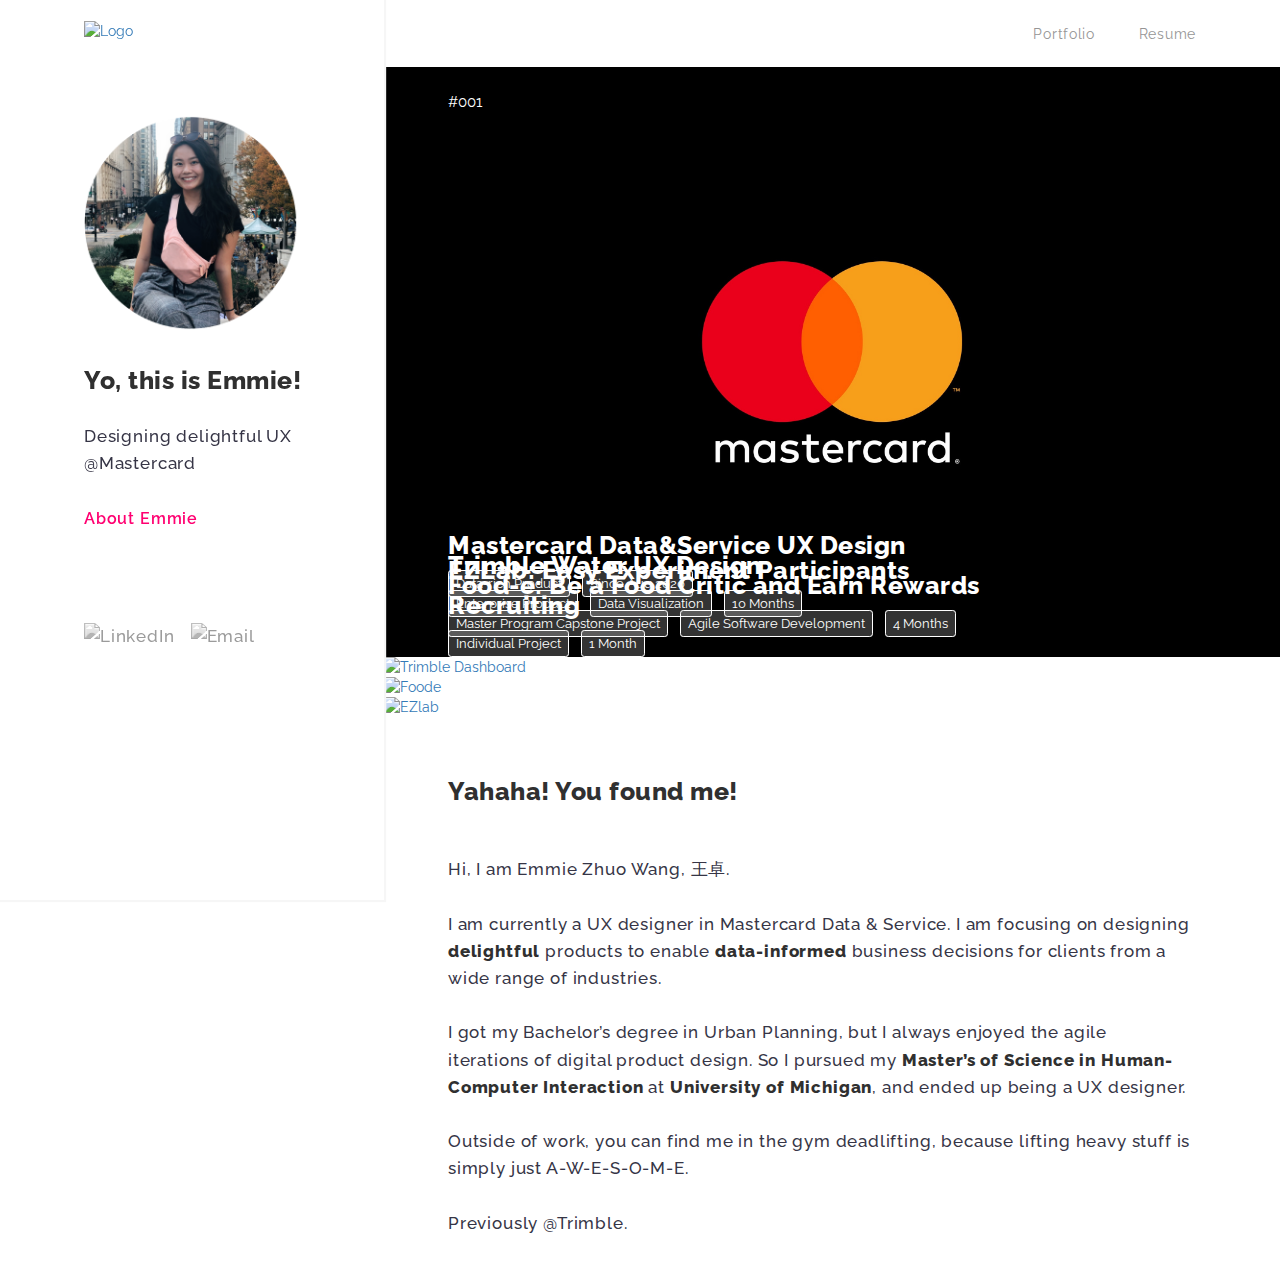
==== commit 507646c6: "picture" ====
--- a/index.html
+++ b/index.html
@@ -82,7 +82,7 @@
 
     <div id="works">
             <a href="projects/trimbledashboard.html">
-                <img class="ui" src="assets/covers/trimble-dashboard-cover.jpg" alt="Trimble Dashboard" style="width:100%;">
+                <img class="ui" src="assets/covers/trimble-dashboard.jpg" alt="Trimble Dashboard" style="width:100%;">
                 <div class="top-left project-number">#002</div>
                 <div class="bottom-left">
                     <h2 style="margin-bottom:10px;color:white">Trimble Water UX Design</h2>
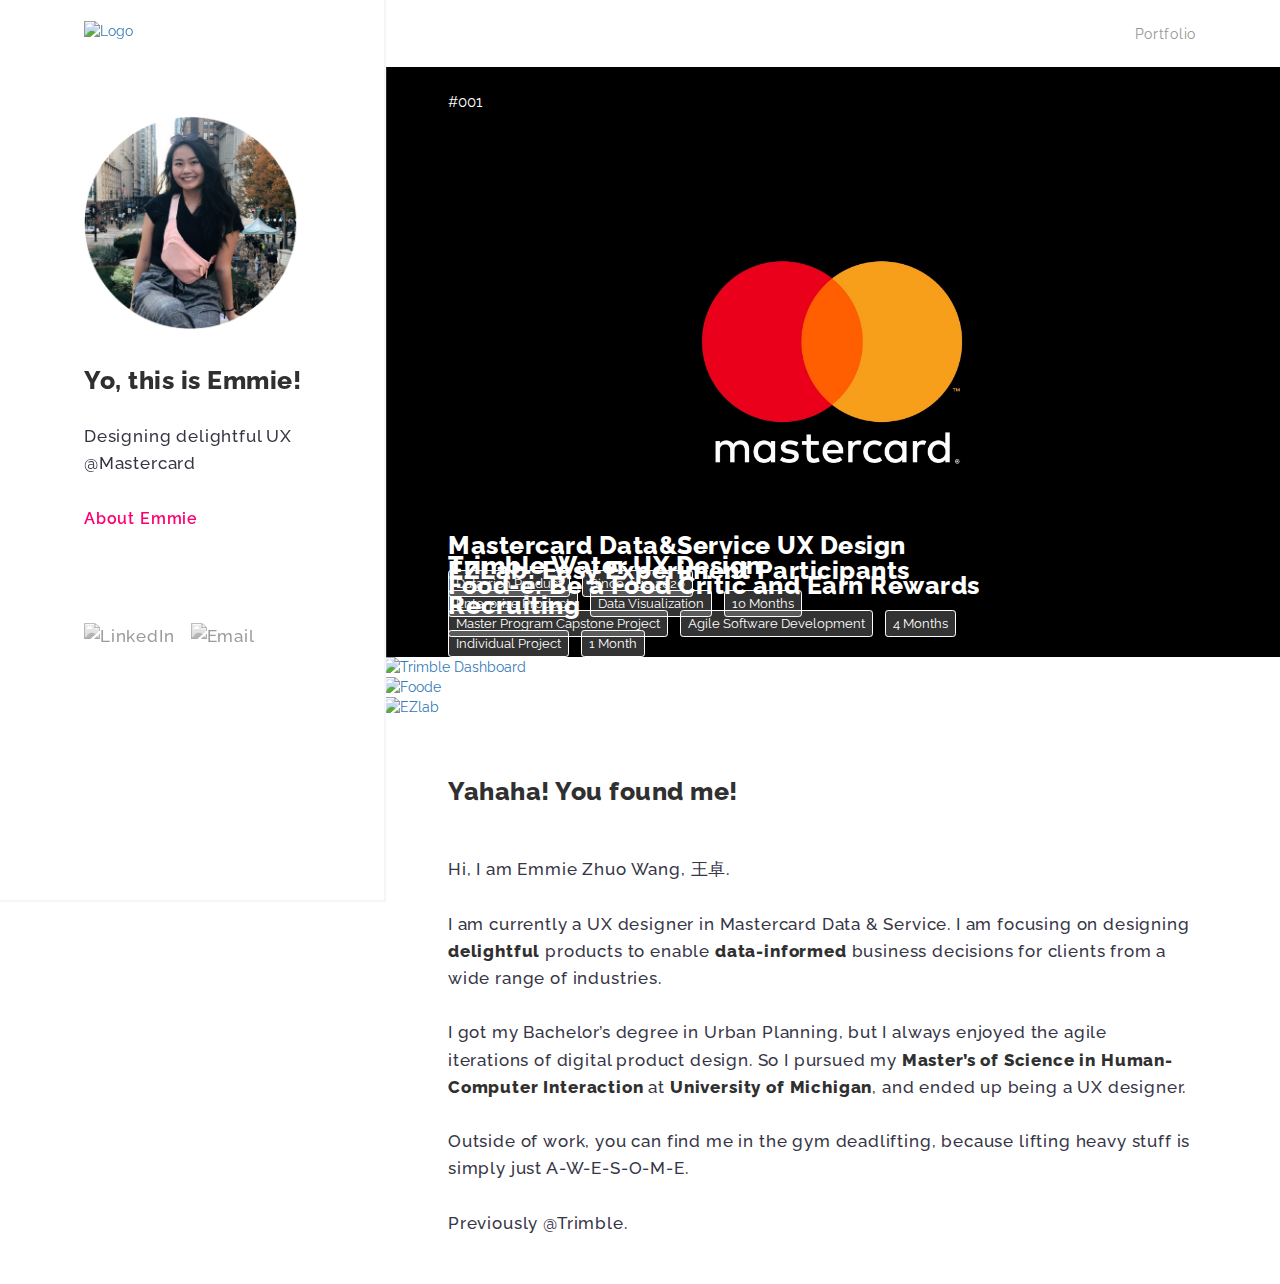
==== commit 04f49a86: "delete resume" ====
--- a/index.html
+++ b/index.html
@@ -31,7 +31,7 @@
         <ul>
             <li><a class='menu' href="index.html">Portfolio</a></li>
             <!-- <li><a class='menu' href="projects/about-me.html">About Me</a></li> -->
-            <li><a class='menu' href="https://drive.google.com/file/d/1pUAcOC6pSC4BiPWPCZZtvgQuYjMoNlqh/view?usp=sharing" target="_blank">Resume</a></li>
+            <!-- <li><a class='menu' href="https://drive.google.com/file/d/1pUAcOC6pSC4BiPWPCZZtvgQuYjMoNlqh/view?usp=sharing" target="_blank">Resume</a></li> -->
         </ul>
     </nav>  
       
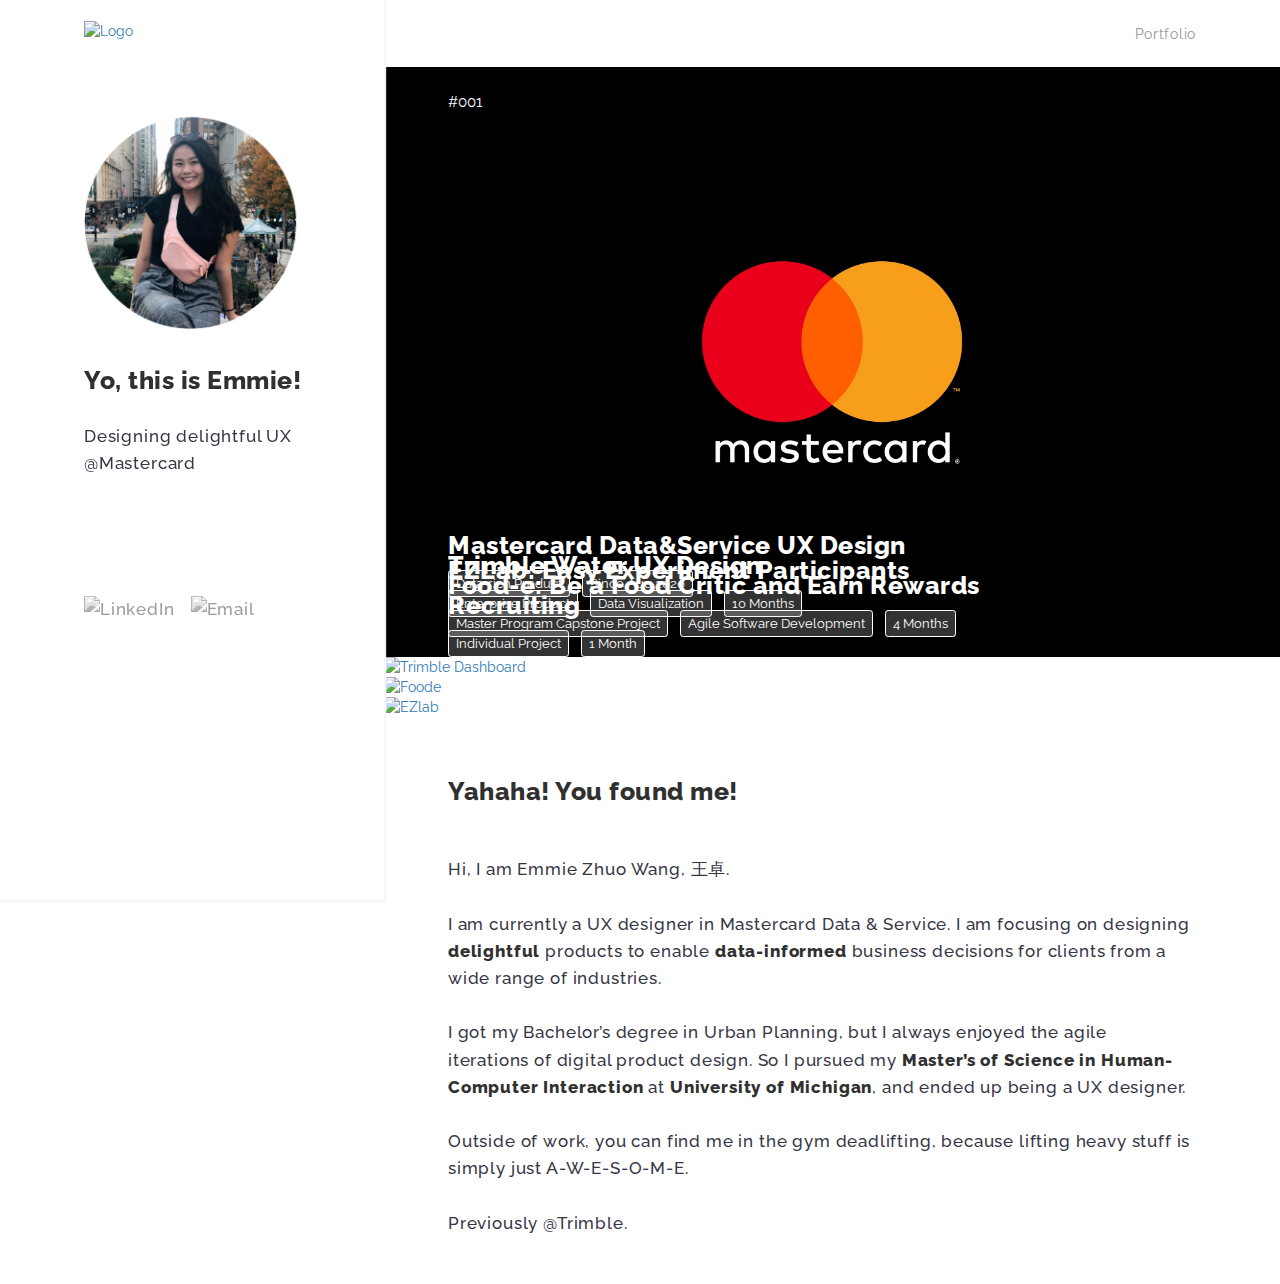
==== commit 70c028ab: "delete about me" ====
--- a/index.html
+++ b/index.html
@@ -48,7 +48,7 @@
             @Mastercard
             <br><br>
 
-            <a id="contact-btn" href="resume.html">About Emmie</a>
+            <!-- <a id="contact-btn" href="resume.html">About Emmie</a> -->
 
             </p>
             <br><br>
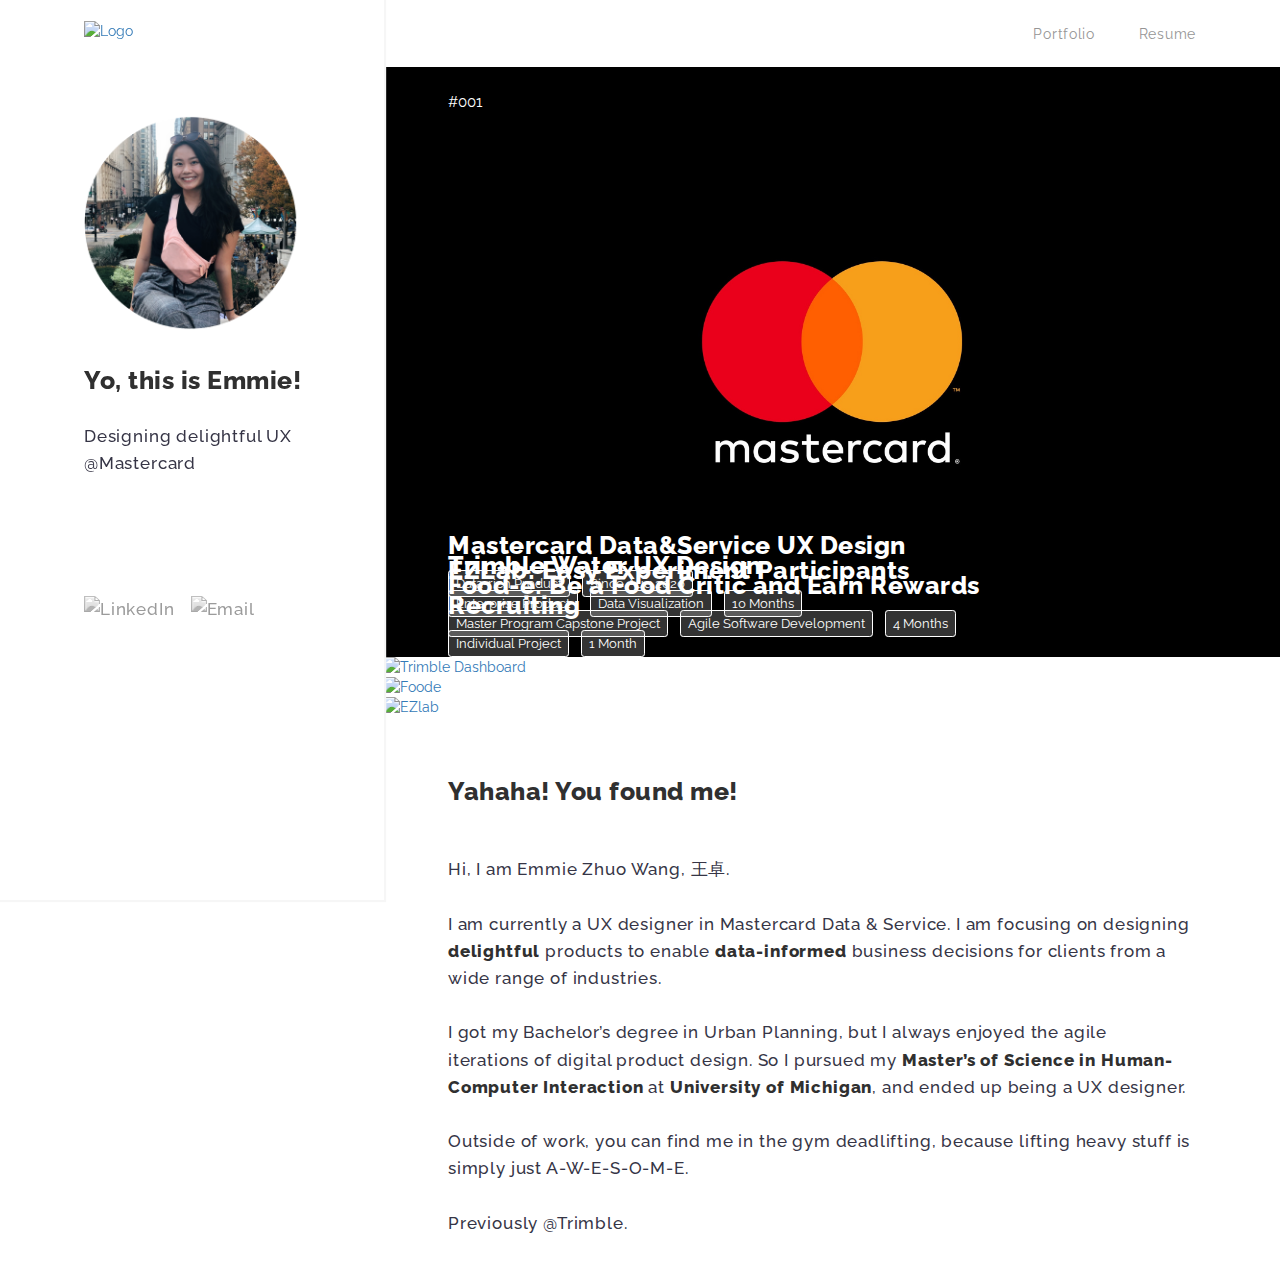
==== commit 18a0c2de: "resume" ====
--- a/index.html
+++ b/index.html
@@ -31,7 +31,7 @@
         <ul>
             <li><a class='menu' href="index.html">Portfolio</a></li>
             <!-- <li><a class='menu' href="projects/about-me.html">About Me</a></li> -->
-            <!-- <li><a class='menu' href="https://drive.google.com/file/d/1pUAcOC6pSC4BiPWPCZZtvgQuYjMoNlqh/view?usp=sharing" target="_blank">Resume</a></li> -->
+            <li><a class='menu' href="https://drive.google.com/file/d/1_2Y4Sc2dFwuxnt7miOq4SwWxhBTmrPno/view?usp=sharing" target="_blank">Resume</a></li>
         </ul>
     </nav>  
       
--- a/css/mystyle.css
+++ b/css/mystyle.css
@@ -20,6 +20,31 @@
     cursor: pointer;
     }
 
+    .button {
+        background-color: #FF0071;
+        border: none;
+        color: white;
+        padding: 12px 24px;
+        text-align: center;
+        text-decoration: none;
+        display: inline-block;
+        font-size: 16px;
+        font-weight: 600;
+        margin: 4px 2px;
+        cursor: pointer;
+        border-radius: 32px;
+      }
+      
+      .button:hover{
+        background-color: #FFC61E;
+      }
+
+      .buttoncenter{
+        margin-top:30px;
+        /* margin-left: 40%; */
+    }
+
+
 /*Project Images*/
 .bottom-left{
     position: absolute;
@@ -109,7 +134,6 @@
     float: left;
     display: inline-block;
 }
-
 
 
 /* animation*/
@@ -664,7 +688,8 @@
     .details {
     /*pink links*/
     font-size: 14px;
-    margin: 25px 0px 25px 0px;
+    font-weight: 600;
+    /* margin: 25px 0px 25px 0px; */
     letter-spacing: .62px;
     }
     
@@ -724,6 +749,7 @@
         -moz-transform: scale(1.015);
         transition: all 200ms ease-in;
     }
+
     
     .project-ui-div {
         display: block;
@@ -1161,15 +1187,15 @@
 
 .details {
     /*pink links*/
-    font-weight: 400;
+    font-weight: 600;
     color: #FF0071;
     text-transform: uppercase;
     z-index: 2;
-    border-bottom: none;
+    border-bottom: 1px #FF0071 solid;
 }
 
 .details:hover {
-    border-bottom: 2px #FF0071 solid;
+    
     text-decoration: none;
     color: #FF0071;
     padding-bottom: 1px;
